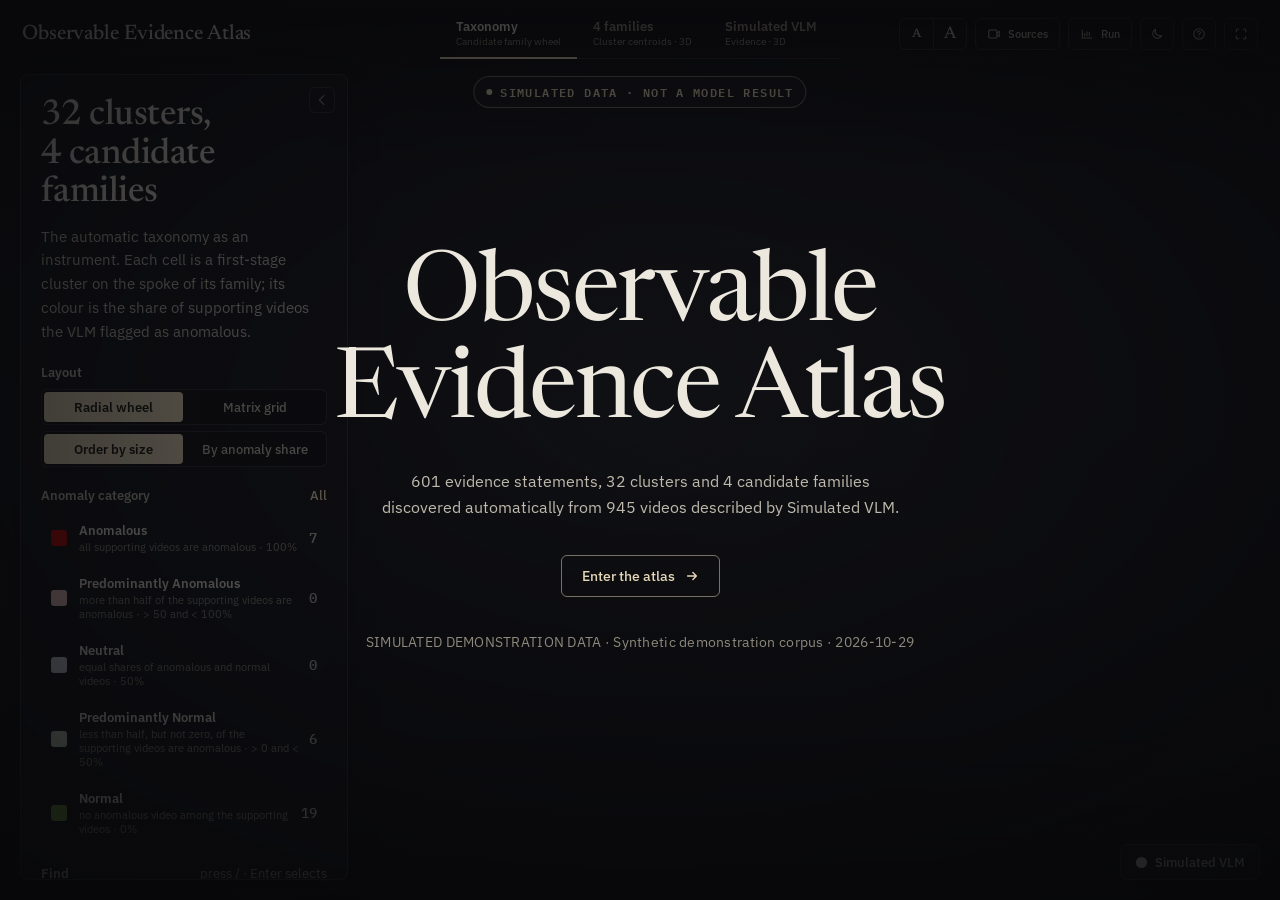
==== atlas/index.html @ a054fd30 "Substitui a demonstração por um percurso animado com dados sintéticos Remove as respostas reais do U" ====
<!doctype html>
<html lang="en">
<head>
  <meta charset="utf-8">
  <meta name="viewport" content="width=device-width, initial-scale=1">
  <meta name="theme-color" content="#0c0d10">
  <script>try{var t=localStorage.getItem("atlas-theme");if(t)document.documentElement.dataset.theme=t}catch(e){}</script>
  <meta name="description" content="Observable Evidence Atlas — evidence statements, clusters and candidate families discovered from VLM descriptions of a video corpus.">
  <title>Observable Evidence Atlas</title>
  <link rel="stylesheet" href="css/fonts.css">
  <link rel="stylesheet" href="css/atlas.css">
</head>
<body data-v="taxonomy">
<div id="app">
  <div id="gl" aria-label="Interactive 3D projection"></div>
  <div class="fx vignette"></div>
  <div id="labels"></div>

  <section id="taxo" aria-label="Candidate family taxonomy">
    <div id="stage">
      <div id="world"><svg id="guides"></svg><div id="band-host"></div><div id="cells"></div><div id="flabels"></div>
        <div id="readout"></div></div>
      <div id="taxEmpty"><h3>No taxonomy for this run</h3><p id="taxEmptyText"></p></div>
      <div id="zoomCtl" class="glass" role="group" aria-label="Zoom"><button id="zIn" aria-label="Zoom in" title="Zoom in"><svg class="ic" viewBox="0 0 16 16" aria-hidden="true"><path d="M8 3v10M3 8h10"/></svg></button><button id="zOut" aria-label="Zoom out" title="Zoom out"><svg class="ic" viewBox="0 0 16 16" aria-hidden="true"><path d="M3 8h10"/></svg></button><button id="zFit" aria-label="Fit to view" title="Fit to view"><svg class="ic" viewBox="0 0 16 16" aria-hidden="true"><path d="M3 6V3h3M13 6V3h-3M3 10v3h3M13 10v3h-3"/></svg></button></div>
    </div>
  </section>

  <header>
    <a class="brand" href="#taxonomy" aria-label="Observable Evidence Atlas"><span class="t">Observable Evidence Atlas</span></a>
    <nav id="nav" aria-label="Atlas views"><i id="ink"></i></nav>
    <div class="tools">
      <div class="tool-group" role="group" aria-label="Text size"><button class="tool" id="fsDown" title="Smaller text" aria-label="Decrease text size"><b>A</b></button><button class="tool" id="fsUp" title="Larger text" aria-label="Increase text size"><b class="big">A</b></button></div>
      <button class="tool" id="srcBtn" title="Source videos and model decisions"><svg viewBox="0 0 24 24" fill="none" stroke="currentColor" stroke-width="1.8" stroke-linecap="round" stroke-linejoin="round"><rect x="3" y="5" width="14" height="14" rx="2"/><path d="m17 10 4-2.5v9L17 14"/></svg><span>Sources</span></button>
      <button class="tool" id="runBtn" title="Processing report"><svg viewBox="0 0 24 24" fill="none" stroke="currentColor" stroke-width="1.8" stroke-linecap="round" stroke-linejoin="round"><path d="M4 19V5M4 19h16M8 15v-4M12 15V8M16 15v-6"/></svg><span>Run</span></button>
      <button class="tool" id="themeBtn" title="Toggle light / dark mode" aria-label="Toggle light or dark mode"><svg class="moon" viewBox="0 0 24 24" fill="none" stroke="currentColor" stroke-width="1.8" stroke-linecap="round" stroke-linejoin="round"><path d="M20 14.5A8 8 0 0 1 9.5 4a8 8 0 1 0 10.5 10.5z"/></svg><svg class="sun" viewBox="0 0 24 24" fill="none" stroke="currentColor" stroke-width="1.8" stroke-linecap="round"><circle cx="12" cy="12" r="4"/><path d="M12 3v2M12 19v2M3 12h2M19 12h2M5.6 5.6l1.4 1.4M17 17l1.4 1.4M5.6 18.4 7 17M17 7l1.4-1.4"/></svg><span>Theme</span></button>
      <button class="tool" id="helpBtn" title="How to read this atlas"><svg viewBox="0 0 24 24" fill="none" stroke="currentColor" stroke-width="1.8" stroke-linecap="round"><circle cx="12" cy="12" r="9"/><path d="M9.6 9.3a2.5 2.5 0 1 1 3.4 2.3c-.7.3-1 .8-1 1.6M12 16.8v.1"/></svg><span>How to read</span></button>
      <button class="tool" id="fsBtn" title="Fullscreen"><svg viewBox="0 0 24 24" fill="none" stroke="currentColor" stroke-width="1.8" stroke-linecap="round" stroke-linejoin="round"><path d="M8 4H4v4M16 4h4v4M20 16v4h-4M4 16v4h4"/></svg><span>Fullscreen</span></button>
    </div>
    <div id="sweep"></div>
  </header>
  <div id="simBadge"><i></i>SIMULATED DATA · NOT A MODEL RESULT</div>

  <aside id="panel" class="glass"><div class="resizer" id="panelRs" title="Drag to resize · double-click to reset"></div><button class="p-close" id="panelClose" title="Hide panel" aria-label="Hide panel"><svg class="ic" viewBox="0 0 16 16" aria-hidden="true"><path d="M10 3 5 8l5 5"/></svg></button><div class="p-body" id="panelBody"></div></aside>
  <button id="panelToggle"><svg class="ic" viewBox="0 0 16 16" aria-hidden="true"><path d="M6 3l5 5-5 5"/></svg><span>Index</span></button>
  <aside id="inspector" class="glass" aria-live="polite"><div class="resizer left" id="insRs" title="Drag to resize · double-click to reset"></div><button class="p-close" id="insClose" title="Close (Esc)" aria-label="Close"><svg class="ic" viewBox="0 0 16 16" aria-hidden="true"><path d="M4 4l8 8M12 4l-8 8"/></svg></button><div class="i-body" id="insBody"></div></aside>

  <div id="shapeKey" class="glass" aria-label="Marker key"></div>
  <div id="tip"></div>
  <div id="dock" class="glass">
    <div class="hint"><span><kbd>drag</kbd>orbit</span><span><kbd>scroll</kbd>zoom</span><span><kbd>click</kbd>inspect</span><span><kbd>/</kbd>search</span><span><kbd>esc</kbd>clear</span></div>
    <button class="tool on" id="orbitBtn">Auto-orbit</button><button class="tool on" id="labelBtn">Labels</button><button class="tool on" id="noiseBtn" title="Show statements that HDBSCAN left unclustered">Noise</button><button class="tool" id="resetBtn">Reset view</button>
  </div>

  <div id="help"><div class="sheet glass"><button class="p-close" id="helpClose" aria-label="Close"><svg class="ic" viewBox="0 0 16 16" aria-hidden="true"><path d="M4 4l8 8M12 4l-8 8"/></svg></button>
    <h2>How to read this atlas</h2>
    <div class="grid">
      <div class="card"><b>Taxonomy</b><h5>Candidate family wheel</h5><p>Every cell is a first-stage cluster (HDBSCAN over the evidence embeddings of one model). Cells sit on the spoke of their candidate family, largest first from the centre. Colour shows the share of anomalous videos among the videos that support the cluster.</p></div>
      <div class="card"><b>Families</b><h5>Cluster centroids · 3D</h5><p>Each node is a cluster centroid; its shape identifies the model. Tethers join the clusters that the second stage (agglomerative clustering of centroids) placed in the same family.</p></div>
      <div class="card"><b>Evidence clouds</b><h5>One point per statement</h5><p>Each point is one unique evidence statement written by a model, projected to 3D. Grey points are noise: statements HDBSCAN did not assign to any cluster. Hover to read, click to inspect the cluster and trace it to its source videos.</p></div>
      <div class="card"><b>Linked</b><h5>Selections travel</h5><p>A family or cluster you pick stays selected across views. Use “Sources” to browse every video and the model decision, and “Run” for parameters, counts and warnings of this run.</p></div>
    </div>
    <div class="foot" id="helpFoot"></div>
  </div></div>

  <div id="srcSheet" class="sheet-ov"><div class="sheet glass"><button class="p-close" data-close aria-label="Close"><svg class="ic" viewBox="0 0 16 16" aria-hidden="true"><path d="M4 4l8 8M12 4l-8 8"/></svg></button><div id="srcBody" style="display:contents"></div></div></div>
  <div id="runSheet" class="sheet-ov"><div class="sheet glass"><button class="p-close" data-close aria-label="Close"><svg class="ic" viewBox="0 0 16 16" aria-hidden="true"><path d="M4 4l8 8M12 4l-8 8"/></svg></button><div id="runBody" style="overflow:auto"></div></div></div>

  <div id="intro"><div class="in">
    <h1>Observable Evidence Atlas</h1>
    <p id="introText"></p>
    <span class="go">Enter the atlas <svg class="ic" viewBox="0 0 16 16" aria-hidden="true"><path d="M3 8h10M9 4l4 4-4 4"/></svg></span>
    <div class="k" id="introKicker"></div>
  </div></div>
</div>
<script src="js/three.min.js"></script>
<script src="data/atlas-data.js"></script>
<script src="js/app.js"></script>
</body>
</html>
---- atlas/css/fonts.css ----
/* IBM Plex Sans, IBM Plex Mono e Newsreader: SIL Open Font License 1.1 (subconjunto latino). */
@font-face{font-family:'IBM Plex Mono';font-style:normal;font-weight:400;font-display:swap;src:url(../fonts/ibm-plex-mono-400.woff2) format('woff2')}
@font-face{font-family:'IBM Plex Mono';font-style:normal;font-weight:500;font-display:swap;src:url(../fonts/ibm-plex-mono-500.woff2) format('woff2')}
@font-face{font-family:'IBM Plex Mono';font-style:normal;font-weight:600;font-display:swap;src:url(../fonts/ibm-plex-mono-600.woff2) format('woff2')}
@font-face{font-family:'IBM Plex Sans';font-style:normal;font-weight:400;font-display:swap;src:url(../fonts/ibm-plex-sans-variable.woff2) format('woff2')}
@font-face{font-family:'IBM Plex Sans';font-style:normal;font-weight:500;font-display:swap;src:url(../fonts/ibm-plex-sans-variable.woff2) format('woff2')}
@font-face{font-family:'IBM Plex Sans';font-style:normal;font-weight:600;font-display:swap;src:url(../fonts/ibm-plex-sans-variable.woff2) format('woff2')}
@font-face{font-family:'Newsreader';font-style:normal;font-weight:400;font-display:swap;src:url(../fonts/newsreader-variable.woff2) format('woff2')}
@font-face{font-family:'Newsreader';font-style:normal;font-weight:500;font-display:swap;src:url(../fonts/newsreader-variable.woff2) format('woff2')}
---- atlas/css/atlas.css ----
:root{
  /* night ink + parchment: a single warm-neutral accent so the data colours carry all the chroma */
  --bg:#0c0d10; --ink:#ece8de; --muted:#bfbaad; --quiet:#8d897d; --line:rgba(232,226,208,.13); --line2:rgba(232,226,208,.26);
  --accent:#e4d8b8; --warm:var(--muted);
  --r-sm:3px; --r:6px; --r-lg:8px; --fs:1.15;
  --serif:"Newsreader","Source Serif 4","Iowan Old Style","Palatino Linotype",Georgia,serif;
  --sans:"IBM Plex Sans","Helvetica Neue",Arial,sans-serif;
  --mono:"IBM Plex Mono",ui-monospace,SFMono-Regular,Menlo,monospace;
  --hdr:68px; --pw:328px; --iw:372px; --ease:cubic-bezier(.22,.8,.18,1);
  --app-bg:radial-gradient(120% 90% at 62% 38%,#16171c 0%,#0e0f13 55%,#09090c 100%);
  --panel:rgba(18,19,24,.94); --shadow:rgba(0,0,0,.55);
  --inset:rgba(10,10,13,.5); --float:rgba(14,15,19,.95); --wash:rgba(236,232,222,.05); --stat:rgba(12,12,16,.6); --nav:rgba(18,19,24,.8);
  --accent-ink:#1a1710; --ringbg:#101116; --ev-ink:#d8d3c6; --warm-ink:var(--muted);
  --hdr-grad:linear-gradient(180deg,rgba(8,8,10,.88),rgba(8,8,10,0)); --vig:rgba(5,5,7,.7); --vig2:rgba(5,5,7,.45);
  --intro1:rgba(12,12,15,.5); --intro2:rgba(8,8,10,.97); --scrim:rgba(7,7,9,.8); --cellstroke:rgba(255,255,255,.3); --cellhi:#fff; --guide:rgba(226,220,204,.1); --guide2:rgba(226,220,204,.2);
  color-scheme:dark;
}
:root[data-theme=light]{
  /* paper + navy ink */
  --bg:#f3f0e9; --ink:#1a1916; --muted:#47443b; --quiet:#6b675b; --line:rgba(30,26,18,.16); --line2:rgba(30,26,18,.3);
  --accent:#1f3b63; --warm:var(--muted);
  --app-bg:radial-gradient(120% 90% at 62% 38%,#fcfaf5 0%,#f3f0e9 60%,#e8e4d8 100%);
  --panel:rgba(252,250,245,.96); --shadow:rgba(40,32,15,.2);
  --inset:rgba(30,26,18,.04); --float:rgba(253,251,247,.98); --wash:rgba(30,26,18,.05); --stat:rgba(255,255,255,.7); --nav:rgba(252,250,245,.88);
  --accent-ink:#fff; --ringbg:#fcfaf5; --ev-ink:#34312a; --warm-ink:var(--muted);
  --hdr-grad:linear-gradient(180deg,rgba(243,240,233,.92),rgba(243,240,233,0)); --vig:rgba(226,221,208,.8); --vig2:rgba(226,221,208,.5);
  --intro1:rgba(255,255,255,.5); --intro2:rgba(243,240,233,.98); --scrim:rgba(236,232,221,.82); --cellstroke:rgba(26,25,22,.5); --cellhi:#1a1916; --guide:rgba(30,26,18,.14); --guide2:rgba(30,26,18,.3);
  color-scheme:light;
}
*{box-sizing:border-box}
html,body{margin:0;width:100%;height:100%;overflow:hidden;background:var(--bg);color:var(--ink);font-family:var(--sans);-webkit-font-smoothing:antialiased;font-feature-settings:'tnum' 0}
button{font:inherit;color:inherit;background:none;border:0;cursor:pointer;padding:0}
button:focus-visible,input:focus-visible,a:focus-visible{outline:2px solid var(--accent);outline-offset:2px}
::selection{background:color-mix(in srgb,var(--accent) 30%,transparent)}
.mono{font-family:var(--mono)}
#app{position:fixed;inset:0;overflow:hidden;background:var(--app-bg)}

/* ---------- stage layers ---------- */
#gl{position:absolute;inset:0;opacity:0;transition:opacity .6s var(--ease);touch-action:none;cursor:grab}
#gl.on{opacity:1} #gl.drag{cursor:grabbing} #gl canvas{display:block;width:100%;height:100%}
.fx{position:absolute;inset:0;pointer-events:none;z-index:2}
.fx.vignette{background:radial-gradient(120% 100% at 55% 50%,transparent 45%,var(--vig) 100%),linear-gradient(180deg,var(--vig),transparent 18%,transparent 82%,var(--vig2))}
#labels{position:absolute;inset:0;z-index:3;pointer-events:none;overflow:hidden}
.flab{position:absolute;left:0;top:0;display:flex;align-items:center;gap:5px;padding:2px 6px 2px 4px;border-radius:var(--r-sm);font:600 9.5px/1 var(--mono);letter-spacing:.06em;color:var(--ink);background:var(--inset);border:1px solid color-mix(in srgb,var(--c) 55%,transparent);white-space:nowrap;transition:opacity .25s;will-change:transform}
.flab i{width:6px;height:6px;border-radius:50%;background:var(--c)}
.flab.name{background:var(--float);padding:4px 10px 4px 7px;font:500 11px/1.1 var(--sans);letter-spacing:0}
.flab.name b{font:600 9.5px var(--mono);color:var(--c);margin-right:2px}
.clab{position:absolute;left:0;top:0;max-width:240px;padding:5px 9px;border-radius:var(--r);font:500 calc(11px*var(--fs))/1.25 var(--sans);color:var(--ink);background:var(--float);border:1px solid var(--line2);will-change:transform;transition:opacity .2s}
.clab::before{content:"";position:absolute;left:50%;top:100%;width:1px;height:12px;background:var(--line2)}

/* ---------- header ---------- */
header{position:absolute;z-index:10;top:0;left:0;right:0;height:var(--hdr);display:grid;grid-template-columns:1fr auto 1fr;align-items:center;gap:20px;padding:0 22px;background:var(--hdr-grad);}
.brand{color:inherit;display:flex;align-items:center;gap:12px;min-width:0;text-decoration:none}
.brand .t{display:block;font:450 calc(21px*var(--fs))/1 var(--serif);letter-spacing:-.005em;white-space:nowrap;font-optical-sizing:auto}
nav{position:relative;display:flex;gap:0;padding:0;border-bottom:1px solid var(--line)}
#ink{position:absolute;bottom:-1px;left:0;width:0;height:2px;background:var(--accent);transition:transform .55s var(--ease),width .55s var(--ease)}
.tab{position:relative;z-index:1;min-width:132px;padding:8px 16px 10px;text-align:left;color:var(--quiet);transition:color .25s}
.tab:hover{color:var(--ink)} .tab.on{color:var(--ink)}
.tab .l{display:block;font:600 calc(12.5px*var(--fs)) var(--sans);white-space:nowrap}
.tab .s{display:block;margin-top:1px;font:400 calc(9.5px*var(--fs)) var(--sans);color:var(--quiet);white-space:nowrap}
.tools{display:flex;justify-content:flex-end;gap:8px}
.tool{display:inline-flex;align-items:center;gap:7px;height:32px;padding:0 11px;border-radius:var(--r);border:1px solid var(--line);background:transparent;color:var(--muted);font:500 calc(11px*var(--fs)) var(--sans);transition:.2s}
.tool:hover{color:var(--ink);border-color:var(--line2);background:var(--wash)}
.tool svg{width:14px;height:14px}
#sweep{position:absolute;left:0;bottom:0;height:1px;width:100%;background:linear-gradient(90deg,transparent,var(--accent),transparent);transform:scaleX(0);transform-origin:left;opacity:0}
#sweep.go{animation:sweep .9s var(--ease)}
@keyframes sweep{0%{transform:scaleX(0);opacity:1}70%{opacity:1}100%{transform:scaleX(1);opacity:0}}

/* ---------- glass ---------- */
.glass{background:var(--panel);backdrop-filter:blur(10px);border:1px solid var(--line);border-radius:var(--r-lg);box-shadow:0 10px 28px -10px var(--shadow)}
#panel{position:absolute;z-index:6;left:20px;top:calc(var(--hdr) + 6px);bottom:20px;width:var(--pw);display:flex;flex-direction:column;overflow:hidden;transition:transform .6s var(--ease),opacity .4s}
#panel.hide{transform:translateX(-120%);opacity:0}
.p-body{overflow:auto;padding:22px 20px 18px;scrollbar-width:thin;scrollbar-color:var(--line2) transparent;flex:1}
h1,h2,h3{font-family:var(--serif);font-weight:450;margin:0;font-optical-sizing:auto;text-wrap:balance}
.p-body h2{margin:0;font-size:calc(31px*var(--fs));line-height:1.08;letter-spacing:-.015em}
.facts{margin:14px 0 0;font:400 calc(12px*var(--fs))/1.7 var(--sans);color:var(--muted)} .facts b{font:500 calc(12.5px*var(--fs)) var(--mono);color:var(--ink);font-variant-numeric:tabular-nums}
.lead{margin:12px 0 0;font-size:calc(13px*var(--fs));line-height:1.6;color:var(--muted);max-width:62ch}
.sec{margin-top:20px} .sec>h4{display:flex;justify-content:space-between;align-items:center;margin:0 0 9px;font:600 calc(11px*var(--fs)) var(--sans);color:var(--muted)}
.sec>h4 button{font:500 calc(11px*var(--fs)) var(--sans);letter-spacing:0;text-transform:none;color:var(--accent)}
.seg{display:grid;grid-auto-flow:column;grid-auto-columns:1fr;gap:2px;padding:2px;border-radius:var(--r);border:1px solid var(--line);background:var(--inset)}
.seg button{padding:7px 4px;border-radius:4px;font:500 calc(11px*var(--fs)) var(--sans);color:var(--muted);transition:.2s;text-align:center}
.seg button:hover{color:var(--ink)} .seg button.on{color:var(--accent-ink);background:var(--accent);font-weight:600}
.note{margin-top:18px;padding:11px 13px;border:1px solid var(--line);border-radius:var(--r);background:var(--inset);font-size:calc(11px*var(--fs));line-height:1.55;color:var(--warm-ink)}
.search{width:100%;height:34px;padding:0 12px 0 34px;border-radius:var(--r);border:1px solid var(--line);color:var(--ink);font:400 calc(12px*var(--fs)) var(--sans);background:var(--inset) url("data:image/svg+xml,%3Csvg xmlns='http://www.w3.org/2000/svg' viewBox='0 0 24 24' fill='none' stroke='%2393a4b8' stroke-width='2' stroke-linecap='round'%3E%3Ccircle cx='11' cy='11' r='7'/%3E%3Cpath d='m20 20-3.5-3.5'/%3E%3C/svg%3E") 11px 50%/15px no-repeat;outline:none;transition:.2s}
.search:focus{border-color:var(--accent)}
.search::placeholder{color:var(--quiet)}

.flist{display:flex;flex-direction:column;gap:1px}
.frow{display:grid;grid-template-columns:12px 28px 1fr auto;align-items:center;gap:8px;width:100%;padding:7px 9px;border-radius:var(--r);text-align:left;transition:background .2s,opacity .2s}
.frow:hover{background:var(--wash)} .frow.on{background:color-mix(in srgb,var(--c) 14%,transparent);box-shadow:inset 0 0 0 1px color-mix(in srgb,var(--c) 45%,transparent)}
.frow.off{opacity:.32}
.frow .sw{width:9px;height:9px;border-radius:50%;background:var(--c)}
.frow .cd{font:600 calc(10px*var(--fs)) var(--mono);color:var(--muted)} .frow .nm{font-size:calc(12.5px*var(--fs));line-height:1.25;color:var(--ink);overflow:hidden;text-overflow:ellipsis;white-space:nowrap}
.frow .ct{font:500 calc(10px*var(--fs)) var(--mono);color:var(--quiet)}
.subs{margin:2px 0 8px 22px;padding-left:12px;border-left:1px solid var(--line);display:flex;flex-direction:column;gap:1px}
.srow{display:grid;grid-template-columns:14px 1fr auto;align-items:center;gap:8px;padding:6px 8px;border-radius:var(--r);text-align:left;font-size:calc(12px*var(--fs));color:var(--muted);transition:.15s}
.srow:hover{background:var(--wash);color:var(--ink)} .srow.on{background:color-mix(in srgb,var(--accent) 10%,transparent);color:var(--ink);box-shadow:inset 0 0 0 1px color-mix(in srgb,var(--accent) 40%,transparent)}
.srow .nm{overflow:hidden;text-overflow:ellipsis;white-space:nowrap} .srow .pc{font:500 calc(10px*var(--fs)) var(--mono);color:var(--quiet)}
.dot{width:10px;height:10px;display:inline-block;border-radius:50%;box-shadow:0 0 0 1px var(--line2)} .dot.d{border-radius:2px;transform:rotate(45deg) scale(.85)}
.legend{display:flex;flex-direction:column;gap:2px}
.lg{display:grid;grid-template-columns:18px 1fr auto;align-items:center;gap:10px;padding:8px 9px;border-radius:var(--r);text-align:left;transition:.2s;border:1px solid transparent}
.lg:hover{background:var(--wash)} .lg.on{border-color:var(--line2);background:var(--wash)} .lg.off{opacity:.3}
.lg .sq{width:16px;height:16px;border-radius:var(--r-sm);background:var(--c)}
.lg b{display:block;font:600 calc(11.5px*var(--fs)) var(--sans)} .lg small{display:block;margin-top:1px;font:400 calc(9.5px*var(--fs)) var(--sans);color:var(--quiet)}
.lg .ct{font:500 calc(12px*var(--fs)) var(--mono);color:var(--muted)}
.chips{display:flex;gap:6px;flex-wrap:wrap}
.chip{display:inline-flex;align-items:center;gap:7px;padding:5px 10px;border-radius:var(--r);border:1px solid var(--line);font:500 calc(11px*var(--fs)) var(--sans);color:var(--muted);transition:.2s}
.chip:hover{color:var(--ink);border-color:var(--line2)} .chip.on{color:var(--ink);border-color:color-mix(in srgb,var(--accent) 50%,transparent);background:color-mix(in srgb,var(--accent) 8%,transparent)} .chip.off{opacity:.4}
.dl{display:inline-flex;align-items:center;gap:7px;margin-top:16px;color:var(--accent);font:500 calc(11px*var(--fs)) var(--sans);text-decoration:none}
.dl:hover{text-decoration:underline}
#panelToggle{position:absolute;z-index:7;left:20px;top:calc(var(--hdr) + 6px);height:32px;padding:0 12px;border-radius:var(--r);border:1px solid var(--line);background:var(--panel);color:var(--muted);font:500 calc(11px*var(--fs)) var(--sans);opacity:0;pointer-events:none;transition:.3s}
#panelToggle.on{opacity:1;pointer-events:auto} #panelToggle:hover{color:var(--ink)}
.p-close{position:absolute;right:12px;top:12px;width:26px;height:26px;border-radius:var(--r);color:var(--quiet);border:1px solid var(--line);background:var(--panel);font-size:calc(13px*var(--fs));line-height:1;z-index:2} .p-close:hover{color:var(--ink)}

/* ---------- inspector ---------- */
#inspector{position:absolute;z-index:8;right:20px;top:calc(var(--hdr) + 6px);bottom:20px;width:var(--iw);display:flex;flex-direction:column;overflow:hidden;transform:translateX(115%);opacity:0;transition:transform .6s var(--ease),opacity .4s;pointer-events:none}
#inspector.open{transform:none;opacity:1;pointer-events:auto}
.i-body{overflow:auto;padding:22px 20px 20px;flex:1;scrollbar-width:thin;scrollbar-color:var(--line2) transparent}
.i-body h3{margin:0;padding-right:34px;font-size:calc(28px*var(--fs));line-height:1.08;letter-spacing:-.01em}
.fchip{display:inline-flex;align-items:center;gap:8px;margin-top:12px;padding:6px 11px 6px 9px;border-radius:var(--r);border:1px solid color-mix(in srgb,var(--c) 55%,transparent);background:color-mix(in srgb,var(--c) 10%,transparent);font:500 calc(11px*var(--fs)) var(--sans);text-align:left;transition:.2s}
.fchip:hover{background:color-mix(in srgb,var(--c) 22%,transparent)} .fchip i{width:8px;height:8px;flex:none;border-radius:50%;background:var(--c)} .fchip b{font:600 calc(10px*var(--fs)) var(--mono);color:var(--c)}
.meter{margin-top:20px;padding:15px 15px 14px;border:1px solid var(--line);border-radius:var(--r);background:var(--inset)}
.meter .row{display:flex;align-items:baseline;justify-content:space-between}
.meter .big{font:450 calc(40px*var(--fs))/1 var(--serif);font-variant-numeric:lining-nums} .meter .big sup{font-size:calc(20px*var(--fs));color:var(--muted);margin-left:2px;vertical-align:top;position:relative;top:4px}
.meter .cat{display:inline-flex;align-items:center;gap:7px;font:600 calc(11px*var(--fs)) var(--sans)}
.meter .cat i{width:11px;height:11px;border-radius:var(--r-sm);background:var(--c)}
.bar{position:relative;height:6px;margin-top:13px;border-radius:2px;background:var(--wash);overflow:hidden}
.bar i{position:absolute;left:0;top:0;bottom:0;border-radius:2px;background:var(--c);width:0;transition:width 1s var(--ease)}
.meter small{display:block;margin-top:9px;font-size:calc(11px*var(--fs));color:var(--quiet);line-height:1.4}
.dist{display:flex;height:9px;gap:2px;margin-top:4px}.dist i{display:block;background:var(--c);border-radius:1px;min-width:3px}
.kv{display:grid;grid-template-columns:auto 1fr;gap:8px 14px;margin:18px 0 0;font-size:calc(12.5px*var(--fs));line-height:1.45}
.kv dt{font:500 calc(11px*var(--fs)) var(--sans);color:var(--quiet);padding-top:1px} .kv dd{margin:0;color:var(--ink)}
.ev{display:flex;flex-direction:column;gap:7px}
.ev blockquote{margin:0;padding:9px 12px;border-left:1px solid var(--c,var(--accent));border-radius:0 var(--r) var(--r) 0;background:var(--wash);font-size:calc(13px*var(--fs));line-height:1.55;color:var(--ev-ink)}
.ev blockquote cite{display:block;margin-top:4px;font:500 calc(10.5px*var(--fs)) var(--mono);font-style:normal;letter-spacing:.03em;color:var(--quiet)}
.actions{display:flex;flex-wrap:wrap;gap:7px;margin-top:18px}
.btn{display:inline-flex;align-items:center;gap:7px;padding:8px 12px;border-radius:var(--r);border:1px solid var(--line2);font:500 calc(11px*var(--fs)) var(--sans);color:var(--ink);transition:.2s;background:transparent}
.btn:hover{border-color:var(--accent);background:var(--wash)} .btn.pri{background:var(--accent);color:var(--accent-ink);border-color:var(--accent);font-weight:600} .btn.pri:hover{filter:brightness(1.06)}

/* ---------- 3D chrome ---------- */
#tip{position:absolute;z-index:9;left:0;top:0;width:min(400px,calc(100vw - 24px));padding:16px 18px;border-radius:var(--r-lg);pointer-events:none;opacity:0;transition:opacity .15s;background:var(--float);border:1px solid var(--line2);box-shadow:0 10px 28px -8px var(--shadow)}
#tip.on{opacity:1}
#tip .tf{display:flex;align-items:center;gap:7px;font:500 calc(11px*var(--fs)) var(--sans);color:var(--c)} #tip .tf i{width:7px;height:7px;border-radius:50%;background:var(--c)}
#tip b{display:block;margin-top:9px;font:450 calc(18px*var(--fs))/1.15 var(--serif)} #tip p{margin:10px 0 0;font-size:calc(13px*var(--fs));line-height:1.6;color:var(--muted)} #tip small{display:block;margin-top:7px;font:500 calc(9px*var(--fs)) var(--mono);letter-spacing:.06em;color:var(--quiet)}
#dock{position:absolute;z-index:6;left:50%;bottom:20px;transform:translateX(-50%);display:flex;align-items:center;gap:6px;padding:6px;transition:opacity .4s,left .6s var(--ease)}
#dock .hint{display:flex;gap:12px;padding:0 10px 0 8px;font:400 calc(11px*var(--fs)) var(--sans);color:var(--quiet);white-space:nowrap}
#dock .hint kbd{padding:2px 5px;margin-right:5px;border:1px solid var(--line2);border-radius:var(--r-sm);font:inherit;color:var(--ink)}
#dock .tool{height:28px;padding:0 10px;font-size:calc(11px*var(--fs))}
#dock .tool.on{color:var(--ink);border-color:var(--accent)}
body[data-v=taxonomy] #dock{display:none}

/* ---------- taxonomy ---------- */
#taxo{position:absolute;inset:0;z-index:4;opacity:0;pointer-events:none;transition:opacity .6s var(--ease)}
#taxo.on{opacity:1;pointer-events:auto}
#stage{position:absolute;overflow:hidden;touch-action:none;left:calc(var(--pw) + 36px);right:20px;top:var(--hdr);bottom:16px;transition:right .6s var(--ease),left .6s var(--ease)}
body.ins #stage{right:calc(var(--iw) + 36px)} body.nopanel #stage{left:20px}
#guides{position:absolute;inset:0;width:100%;height:100%;pointer-events:none;overflow:visible}
#guides *{transition:opacity .5s}
#band{transition:opacity .4s}
.cell{position:absolute;left:0;top:0;cursor:pointer;will-change:transform;transition:transform 1.1s var(--ease),opacity .45s,filter .3s}
.cell svg{display:block;width:100%;height:100%;overflow:visible;transition:transform .25s var(--ease)}
.cell .sh{stroke:var(--cellstroke);stroke-width:1.1;transition:stroke .2s,stroke-width .2s}
.cell:hover{z-index:5} .cell:hover svg{transform:scale(1.7)} .cell:hover .sh{stroke:var(--cellhi);stroke-width:1.6}
.cell.sel svg{transform:scale(1.55)} .cell.sel .sh{stroke:var(--cellhi);stroke-width:2}
.cell.dim{opacity:.1;pointer-events:none;filter:saturate(.2)}
.cell.glow{filter:drop-shadow(0 0 3px color-mix(in srgb,var(--g) 70%,transparent))}
.cell.dim.glow{filter:none}
.cell.pre{opacity:0}
.fl{position:absolute;left:0;top:0;display:flex;align-items:center;gap:5px;padding:3px 6px;border-radius:var(--r-sm);font:600 9.5px var(--mono);letter-spacing:.05em;color:var(--muted);cursor:pointer;white-space:nowrap;transform-origin:0 0;transition:transform 1.1s var(--ease),color .2s,opacity .4s,background .2s}
.fl i{width:6px;height:6px;border-radius:50%;background:var(--c)}
.fl:hover,.fl.on{color:var(--ink);background:color-mix(in srgb,var(--c) 20%,transparent)} .fl.dim{opacity:.25}
#readout{position:absolute;left:0;top:0;width:250px;text-align:center;pointer-events:none;transition:transform 1.1s var(--ease),opacity .25s}
#readout .big{font:450 clamp(40px,6vh,64px)/1 var(--serif);letter-spacing:-.015em;font-variant-numeric:lining-nums}
#readout .cap{margin-top:8px;font:500 calc(11px*var(--fs)) var(--sans);color:var(--muted)}
#readout .sub{margin:9px auto 0;max-width:210px;font-size:calc(11px*var(--fs));line-height:1.5;color:var(--muted)}
#readout .ring{width:74px;height:74px;margin:0 auto 8px;border-radius:50%;display:grid;place-items:center;background:conic-gradient(var(--c) calc(var(--p)*1%),var(--wash) 0)}
#readout .ring span{display:grid;place-items:center;width:62px;height:62px;border-radius:50%;background:var(--ringbg);font:400 calc(24px*var(--fs)) var(--serif)}
#readout .nm{font:450 calc(19px*var(--fs))/1.15 var(--serif)}
#taxo.matrix #readout{width:min(560px,70%)}
.legendbar{display:none}

/* ---------- intro / help ---------- */
#intro{position:absolute;inset:0;z-index:30;display:grid;place-items:center;text-align:center;background:radial-gradient(90% 80% at 50% 45%,var(--intro1),var(--intro2));transition:opacity 1s var(--ease),visibility 1s;cursor:pointer}
#intro.gone{opacity:0;visibility:hidden}
#intro .in{max-width:760px;padding:0 24px}
#intro .k{margin-top:36px;font:400 calc(12px*var(--fs)) var(--sans);letter-spacing:.02em;color:var(--quiet);opacity:0;animation:rise .9s 1.1s var(--ease) forwards}
#intro h1{color:var(--ink);margin:0;font-size:clamp(44px,7.6vw,104px);line-height:1;letter-spacing:-.025em;font-weight:400;opacity:0;animation:rise 1.1s .25s var(--ease) forwards}
#intro p{margin:24px auto 0;max-width:520px;font-size:calc(14px*var(--fs));line-height:1.65;color:var(--muted);opacity:0;animation:rise 1s .55s var(--ease) forwards}
#intro .go{display:inline-flex;gap:10px;align-items:center;margin-top:34px;padding:11px 20px;border-radius:var(--r);border:1px solid color-mix(in srgb,var(--accent) 50%,transparent);font:500 calc(12px*var(--fs)) var(--sans);color:var(--accent);background:transparent;opacity:0;animation:rise 1s .85s var(--ease) forwards;transition:.25s}
#intro:hover .go{background:color-mix(in srgb,var(--accent) 12%,transparent)}
@keyframes rise{from{opacity:0;transform:translateY(12px)}to{opacity:1;transform:none}}
#help{position:absolute;inset:0;z-index:25;display:grid;place-items:center;padding:24px;background:var(--scrim);opacity:0;visibility:hidden;transition:.4s}
#help.on{opacity:1;visibility:visible}
#help .sheet{position:relative;width:min(860px,100%);max-height:100%;overflow:auto;padding:34px 34px 30px;transform:translateY(14px);transition:transform .5s var(--ease)}
#help.on .sheet{transform:none}
#help h2{font-size:calc(38px*var(--fs));margin:0;padding-right:40px;line-height:1}
#help .grid{display:grid;grid-template-columns:repeat(2,1fr);gap:22px 32px;margin-top:22px}
#help .card{padding:14px 0 0;border-top:1px solid var(--line2)}
#help .card b{display:block;font:600 calc(11px*var(--fs)) var(--sans);color:var(--quiet)}
#help .card h5{margin:7px 0 0;font:450 calc(19px*var(--fs))/1.2 var(--serif)} #help .card p{margin:6px 0 0;font-size:calc(11.5px*var(--fs));line-height:1.55;color:var(--muted)}
#help .foot{margin-top:18px;font-size:calc(11px*var(--fs));line-height:1.6;color:var(--quiet)}

/* ---------- responsive ---------- */
@media (max-width:1180px){.tab{min-width:0;padding:8px 11px}.tab .s{display:none}.brand .t{font-size:calc(16px*var(--fs));white-space:normal;line-height:1.05;max-width:140px}}
@media (max-width:900px){
  #readout .sub{display:none} #readout{width:90px!important} #readout .big{font-size:calc(32px*var(--fs))}
  :root{--hdr:112px}
  header{grid-template-columns:1fr auto;grid-template-rows:auto auto;gap:8px;padding:10px 12px 0;align-content:start}
  nav{grid-column:1/-1;grid-row:2;width:100%} .tab{flex:1;text-align:center;padding:7px 4px} .tool span{display:none}
  .tab .n{display:none} .tab .l{font-size:calc(11.5px*var(--fs));margin-top:0}
  #panel{left:10px;right:10px;width:auto;top:auto;bottom:10px;max-height:42vh}
  #panel.hide{transform:translateY(120%)} #panelToggle{left:10px;top:auto;bottom:12px}
  #inspector{left:10px;right:10px;width:auto;top:auto;bottom:10px;max-height:62vh;transform:translateY(120%)}
  #dock{display:none}
  #stage{left:8px;right:8px;top:var(--hdr);bottom:48vh} body.ins #stage{right:8px} body.nopanel #stage{left:8px;bottom:60px}
  #help .grid{grid-template-columns:1fr}
}
@media (prefers-reduced-motion:reduce){*{animation-duration:.01ms!important;transition-duration:.01ms!important}}

/* ---------- shape key ---------- */
#shapeKey{position:absolute;z-index:6;right:20px;bottom:20px;display:flex;align-items:center;gap:14px;padding:9px 14px;font:500 calc(11px*var(--fs)) var(--sans);color:var(--muted);transition:right .6s var(--ease),opacity .3s}
#shapeKey span{display:inline-flex;align-items:center;gap:7px;white-space:nowrap} #shapeKey svg{width:13px;height:13px;flex:none}
#shapeKey svg *{fill:var(--ink);fill-opacity:.85}
body.ins #shapeKey{right:calc(var(--iw) + 36px)}
body.cloud #shapeKey{display:none}
.tool .sun{display:none} :root[data-theme=light] .tool .sun{display:block} :root[data-theme=light] .tool .moon{display:none}

/* ---------- responsive hardening ---------- */
#readout .nm,#readout .sub{display:-webkit-box;-webkit-box-orient:vertical;-webkit-line-clamp:3;overflow:hidden;overflow-wrap:anywhere}
#readout .sub{-webkit-line-clamp:4}
#readout.compact .sub{display:none} #readout.compact .nm{font-size:calc(15px*var(--fs));-webkit-line-clamp:2} #readout.compact .big{font-size:calc(34px*var(--fs))} #readout.compact .ring{width:54px;height:54px;margin-bottom:5px} #readout.compact .ring span{width:44px;height:44px;font-size:calc(17px*var(--fs))} #readout.compact .cap{font-size:calc(7.5px*var(--fs));letter-spacing:.1em}
.i-body h3,.p-body h2,.srow .nm,.fchip{overflow-wrap:anywhere}
.fchip{max-width:100%} .fchip b{flex:none;white-space:nowrap}
@media (max-width:1279px){
  :root{--pw:292px;--iw:336px}
  body.ins #panel{transform:translateX(-120%);opacity:0;pointer-events:none}
  body.ins #stage{left:20px}
  .p-body h2{font-size:calc(32px*var(--fs))} .i-body h3{font-size:calc(27px*var(--fs))}
}
@media (max-width:900px){
  #panel,#inspector{width:auto} .resizer{display:none} body.ins #panel{transform:translateY(120%)} #shapeKey{top:calc(var(--hdr) + 6px);bottom:auto;right:10px;padding:6px 10px;font-size:calc(11px*var(--fs));gap:10px}
  body.ins #shapeKey{right:10px} .p-body h2{font-size:calc(30px*var(--fs))}
  body.ins #stage{bottom:8px} #stage{bottom:calc(42vh + 8px)}
}
@media (max-height:640px){
  .p-body{padding:16px 16px 12px} .p-body h2{font-size:calc(30px*var(--fs));margin-top:8px} .lead{font-size:calc(12px*var(--fs));margin-top:8px} .stats{margin-top:12px} .stat b{font-size:calc(21px*var(--fs))} .sec{margin-top:14px}
  #dock .hint{display:none}
}
@media (max-width:560px){.tool{padding:0 10px} #intro h1{font-size:clamp(40px,13vw,64px)}}

@media (max-width:900px){
  #stage,body.nopanel #stage{left:8px;right:8px;top:var(--hdr);bottom:calc(42vh + 8px)}
  body.ins #stage{left:8px;right:8px;bottom:calc(60vh + 8px)}
  body.nopanel:not(.ins) #stage{bottom:64px}
}

:root[data-theme=light] .cell.glow{filter:none} :root[data-theme=light] #app{background:var(--app-bg)}
@media (max-width:900px){.brand .t{font-size:calc(19px*var(--fs));white-space:nowrap;max-width:none}}

.fl .fn{display:none;max-width:var(--lw,120px);overflow:hidden;text-overflow:ellipsis;font:500 11px var(--sans);letter-spacing:0;color:var(--muted)}
#taxo.trans .fl .fn{display:inline} #taxo.trans .fl{padding:2px 6px 2px 4px} #taxo.trans .fl.on .fn,#taxo.trans .fl:hover .fn{color:var(--ink)}
#taxo.trans #readout{display:none}

/* ---------- zoomable world, resizers, search lists, theme polish ---------- */
#world{position:absolute;left:0;top:0;width:100%;height:100%;transform-origin:0 0}
#world.smooth{transition:transform .35s var(--ease)}
#stage{cursor:grab} #stage.panning{cursor:grabbing} #stage.panning *{cursor:grabbing!important}
#zoomCtl{position:absolute;left:8px;bottom:8px;z-index:5;display:flex;flex-direction:column;padding:4px;gap:2px}
#zoomCtl button{width:32px;height:32px;border-radius:var(--r);color:var(--muted);font:500 calc(17px*var(--fs))/1 var(--sans);transition:.2s} #zoomCtl button:hover{color:var(--ink);background:var(--wash)}
.resizer{position:absolute;top:0;bottom:0;right:0;width:9px;z-index:3;cursor:col-resize;touch-action:none}
.resizer.left{right:auto;left:0}
.resizer::after{content:"";position:absolute;top:50%;right:3px;width:3px;height:42px;margin-top:-21px;border-radius:3px;background:var(--line2);opacity:0;transition:opacity .2s,background .2s}
.resizer.left::after{right:auto;left:3px}
.resizer:hover::after,body.rs .resizer::after{opacity:1;background:var(--accent)}
body.rs,body.rs *{cursor:col-resize!important;user-select:none} body.rs #stage,body.rs #panel,body.rs #inspector,body.rs #shapeKey{transition:none!important}
#taxo:not(.matrix) .fl .fc,#taxo.trans .fl .fc{display:none} #taxo:not(.matrix) .fl .fn{display:inline;max-width:var(--lw,120px)}
#taxo:not(.matrix) .fl{padding:2px 7px 2px 5px}
#taxo.matrix #readout{display:none}
.fl .fn{font-weight:500}
.fl .fc{font-weight:600}
.srow.wide{grid-template-columns:12px 1fr auto;padding:7px 8px} .srow.wide .nm{white-space:normal;line-height:1.3} .srow.wide small{display:block;margin-top:2px;font:400 calc(11px*var(--fs))/1.35 var(--sans);color:var(--quiet)}
.srow .sw2{width:10px;height:10px;border-radius:50%;box-shadow:0 0 0 1px var(--line2)}
.lsub{margin:0 0 10px;font-size:calc(11px*var(--fs));line-height:1.5;color:var(--muted)}
.empty{padding:14px 10px;border:1px dashed var(--line2);border-radius:var(--r);text-align:center;font-size:calc(11.5px*var(--fs));color:var(--muted)}
.filters{display:flex;flex-wrap:wrap;gap:6px;margin:0 0 10px} .filters .chip{padding:4px 9px 4px 10px;font-size:calc(11px*var(--fs))}
.srow.on .nm{font-weight:600}
.lg small{color:var(--quiet)}
:root[data-theme=light] .tool:hover,:root[data-theme=light] #zoomCtl button:hover{background:var(--wash)}
:root[data-theme=light] .cell svg{filter:drop-shadow(0 1px 1px rgba(40,35,90,.3))}
:root[data-theme=light] .cell.dim svg{filter:none}
:root[data-theme=light] #stage{background:radial-gradient(58% 62% at 50% 50%,rgba(255,255,255,.8),rgba(255,255,255,0) 72%)}
:root[data-theme=light] .fl{color:var(--muted)} :root[data-theme=light] .fl:hover,:root[data-theme=light] .fl.on{color:var(--ink)}
:root[data-theme=light] .flab{background:var(--float);color:var(--ink)}
:root[data-theme=light] .seg button.on,:root[data-theme=light] .btn.pri{box-shadow:none}

.fl.flip{flex-direction:row-reverse}
#dock.compact .hint{display:none} #dock{transition:opacity .4s}
#dock{max-width:calc(100vw - 24px)}
.lg .ct{font:500 calc(12px*var(--fs)) var(--mono)}
#dock .tool{white-space:nowrap}

.ic{width:14px;height:14px;fill:none;stroke:currentColor;stroke-width:1.6;stroke-linecap:round;stroke-linejoin:round;flex:none}
.p-close{display:grid;place-items:center} #zoomCtl button{display:grid;place-items:center} #zoomCtl .ic{width:15px;height:15px}
#panelToggle{display:inline-flex;align-items:center;gap:6px}
.chip .ic{width:10px;height:10px}
#intro .go .ic{width:14px;height:14px}
.p-body h2{padding-right:34px}

/* text-size control */
.tool-group{display:inline-flex} .tool-group .tool{padding:0 10px;min-width:34px;justify-content:center;border-radius:0} .tool-group .tool:first-child{border-radius:var(--r) 0 0 var(--r);border-right-width:0} .tool-group .tool:last-child{border-radius:0 var(--r) var(--r) 0}
.tool b{font:500 12px var(--serif);line-height:1} .tool b.big{font-size:17px}
.tool:disabled{opacity:.35;cursor:default}

header{--fs:1}

/* ======================================================================
   Extensões do produto: dados de qualquer execução, ruído, origem dos
   vídeos, relatório da execução e selo de demonstração.
   ====================================================================== */
.tool.on{color:var(--ink);border-color:var(--accent)}
#simBadge{position:absolute;z-index:11;left:50%;top:calc(var(--hdr) + 8px);transform:translateX(-50%);display:none;align-items:center;gap:8px;padding:5px 12px;border-radius:999px;border:1px solid color-mix(in srgb,var(--accent) 45%,transparent);background:var(--panel);font:600 calc(10px*var(--fs)) var(--mono);letter-spacing:.12em;color:var(--accent);white-space:nowrap}
#simBadge i{width:6px;height:6px;border-radius:50%;background:var(--accent);animation:pulse 1.8s ease-in-out infinite}
body.sim #simBadge{display:inline-flex}
@keyframes pulse{50%{opacity:.25}}
.topics{display:flex;flex-wrap:wrap;gap:5px;margin-top:12px}
.topics span{padding:3px 8px;border-radius:999px;border:1px solid var(--line2);font:500 calc(10.5px*var(--fs)) var(--mono);color:var(--muted)}
.rep{margin:14px 0 0;padding:11px 13px;border-radius:var(--r);background:var(--wash);font:450 calc(15px*var(--fs))/1.45 var(--serif);color:var(--ink)}
.rep small{display:block;margin-bottom:5px;font:600 calc(9.5px*var(--fs)) var(--mono);letter-spacing:.1em;color:var(--quiet)}
.flag{display:inline-flex;align-items:center;gap:6px;margin:12px 6px 0 0;padding:4px 9px;border-radius:var(--r);border:1px dashed color-mix(in srgb,#e2a03f 70%,transparent);font:500 calc(10.5px*var(--fs)) var(--sans);color:#e2a03f}
:root[data-theme=light] .flag{color:#9a5b00;border-color:rgba(154,91,0,.6)}
.ev blockquote .pred{display:inline-block;margin-left:6px;padding:0 5px;border-radius:3px;font:600 calc(9px*var(--fs)) var(--mono);letter-spacing:.06em;vertical-align:1px}
.pred.a1{color:#ff8a8a;background:rgba(255,80,80,.12)} .pred.a0{color:#8fd98a;background:rgba(90,200,90,.12)}
:root[data-theme=light] .pred.a1{color:#a51414;background:rgba(192,0,0,.08)} :root[data-theme=light] .pred.a0{color:#2d7a22;background:rgba(60,150,40,.1)}
.diag{margin-top:14px;padding:11px 13px;border-radius:var(--r);border:1px solid color-mix(in srgb,#e2a03f 45%,transparent);background:color-mix(in srgb,#e2a03f 7%,transparent);font-size:calc(11.5px*var(--fs));line-height:1.55;color:var(--ink)}
.diag b{display:block;margin-bottom:3px;font:600 calc(10px*var(--fs)) var(--mono);letter-spacing:.08em;color:#e2a03f}
:root[data-theme=light] .diag b{color:#9a5b00}
#taxEmpty{position:absolute;left:50%;top:50%;transform:translate(-50%,-50%);width:min(440px,86%);text-align:center;display:none}
#taxEmpty h3{font-size:calc(28px*var(--fs))} #taxEmpty p{margin:12px 0 0;font-size:calc(13px*var(--fs));line-height:1.6;color:var(--muted)}
#taxo.empty #taxEmpty{display:block} #taxo.empty #zoomCtl{display:none}
.sheet-ov{position:absolute;inset:0;z-index:26;display:grid;place-items:center;padding:24px;background:var(--scrim);opacity:0;visibility:hidden;transition:.4s}
.sheet-ov.on{opacity:1;visibility:visible}
.sheet-ov .sheet{position:relative;display:flex;flex-direction:column;width:min(1040px,100%);max-height:100%;padding:30px 30px 22px;transform:translateY(14px);transition:transform .5s var(--ease)}
.sheet-ov.on .sheet{transform:none}
.sheet-ov h2{font-size:calc(34px*var(--fs));line-height:1;padding-right:40px}
.sheet-ov .lead{max-width:80ch}
.sheet-tools{display:flex;flex-wrap:wrap;gap:8px;align-items:center;margin-top:16px}
.sheet-tools .search{max-width:340px}
.tbl-wrap{margin-top:14px;overflow:auto;border:1px solid var(--line);border-radius:var(--r);scrollbar-width:thin;scrollbar-color:var(--line2) transparent;min-height:120px}
table.tbl{width:100%;border-collapse:collapse;font-size:calc(12px*var(--fs))}
.tbl th{position:sticky;top:0;z-index:1;padding:9px 12px;text-align:left;font:600 calc(10px*var(--fs)) var(--sans);letter-spacing:.04em;color:var(--quiet);background:var(--float);border-bottom:1px solid var(--line2);white-space:nowrap}
.tbl td{padding:8px 12px;border-bottom:1px solid var(--line);color:var(--muted);vertical-align:top}
.tbl td.mono,.tbl td .mono{font:500 calc(11px*var(--fs)) var(--mono);color:var(--ink)}
.tbl tr.click{cursor:pointer} .tbl tr.click:hover td{background:var(--wash);color:var(--ink)}
.tbl .st{font:600 calc(9.5px*var(--fs)) var(--mono);letter-spacing:.06em}
.st.complete{color:#8fd98a} .st.partial{color:#e2a03f} .st.failed{color:#ff8a8a}
:root[data-theme=light] .st.complete{color:#2d7a22} :root[data-theme=light] .st.failed{color:#a51414} :root[data-theme=light] .st.partial{color:#9a5b00}
.kgrid{display:grid;grid-template-columns:repeat(auto-fill,minmax(150px,1fr));gap:1px;margin-top:18px;border:1px solid var(--line);border-radius:var(--r);overflow:hidden;background:var(--line)}
.kgrid div{padding:13px 14px;background:var(--panel)} .kgrid b{display:block;font:450 calc(26px*var(--fs))/1 var(--serif);color:var(--ink);font-variant-numeric:lining-nums} .kgrid span{display:block;margin-top:5px;font-size:calc(10.5px*var(--fs));color:var(--quiet)}
.cols2{display:grid;grid-template-columns:1fr 1fr;gap:18px 26px;margin-top:6px}
.cols2 .kv{margin-top:10px}
.sheet-foot{margin-top:14px;font-size:calc(10.5px*var(--fs));line-height:1.6;color:var(--quiet)}
#tip .noise{color:var(--quiet)}
@media (max-width:900px){.cols2{grid-template-columns:1fr} .sheet-ov .sheet{padding:22px 16px 16px} #simBadge{top:auto;bottom:calc(42vh + 18px)}}
@media (max-width:1180px){#runBtn span,#srcBtn span{display:none}}
.dot.s{border-radius:1px;transform:scale(.88)} .dot.t{border-radius:0;box-shadow:none;clip-path:polygon(50% 0,100% 100%,0 100%)}
.vlink{font:inherit;color:var(--ink);text-decoration:underline;text-decoration-color:var(--line2);text-underline-offset:2px} .vlink:hover{color:var(--accent);text-decoration-color:var(--accent)}
#srcSheet .sheet{height:min(860px,100%);overflow:hidden}
.src-grid{flex:1;min-height:0;display:grid;grid-template-columns:minmax(0,1.5fr) minmax(0,1fr);gap:16px;margin-top:14px}
.src-grid .tbl-wrap{margin-top:0} .src-detail{overflow:auto;min-height:0;scrollbar-width:thin;scrollbar-color:var(--line2) transparent}
.tbl tr.on td{background:color-mix(in srgb,var(--accent) 9%,transparent);color:var(--ink)}
#runSheet .sheet{overflow:hidden} #runBody{min-height:0}
.tool span{white-space:nowrap}
@media (max-width:1760px){#themeBtn span,#fsBtn span{display:none} #themeBtn,#fsBtn{padding:0 9px}}
@media (max-width:1420px){#helpBtn span{display:none} #helpBtn{padding:0 9px}}
@media (max-width:900px){.src-grid{grid-template-columns:1fr;grid-template-rows:minmax(0,1fr) minmax(0,1fr)}}
.tbl td{white-space:nowrap} .kgrid{grid-template-columns:repeat(auto-fit,minmax(104px,1fr))}
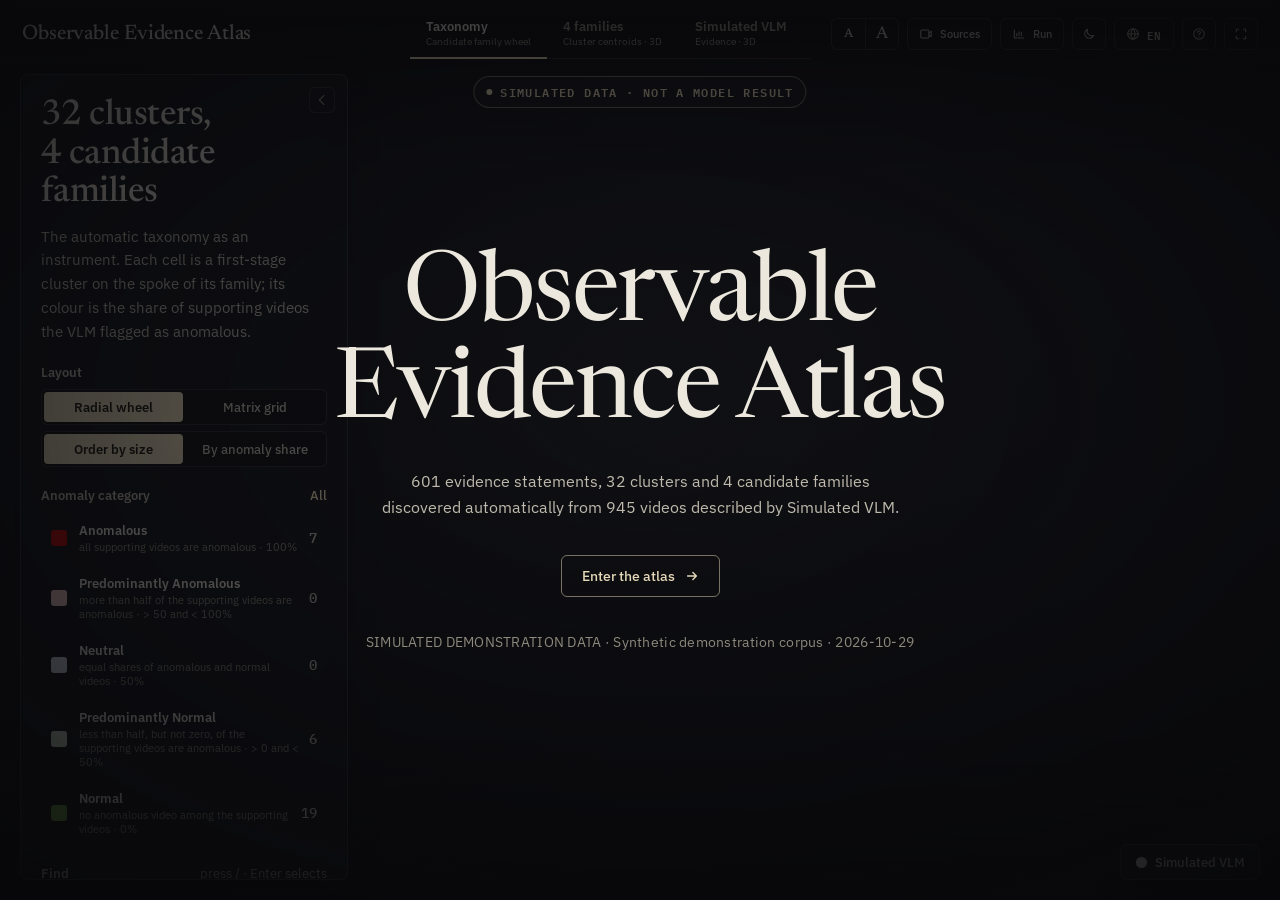
==== commit a19437b1: "Demo interativa: seleção de vídeos e descoberta ao vivo no navegador A taxonomia é calculada no nave" ====
--- a/atlas/index.html
+++ b/atlas/index.html
@@ -20,7 +20,7 @@
     <div id="stage">
       <div id="world"><svg id="guides"></svg><div id="band-host"></div><div id="cells"></div><div id="flabels"></div>
         <div id="readout"></div></div>
-      <div id="taxEmpty"><h3>No taxonomy for this run</h3><p id="taxEmptyText"></p></div>
+      <div id="taxEmpty"><h3 data-i18n="No taxonomy for this run">No taxonomy for this run</h3><p id="taxEmptyText"></p></div>
       <div id="zoomCtl" class="glass" role="group" aria-label="Zoom"><button id="zIn" aria-label="Zoom in" title="Zoom in"><svg class="ic" viewBox="0 0 16 16" aria-hidden="true"><path d="M8 3v10M3 8h10"/></svg></button><button id="zOut" aria-label="Zoom out" title="Zoom out"><svg class="ic" viewBox="0 0 16 16" aria-hidden="true"><path d="M3 8h10"/></svg></button><button id="zFit" aria-label="Fit to view" title="Fit to view"><svg class="ic" viewBox="0 0 16 16" aria-hidden="true"><path d="M3 6V3h3M13 6V3h-3M3 10v3h3M13 10v3h-3"/></svg></button></div>
     </div>
   </section>
@@ -30,34 +30,35 @@
     <nav id="nav" aria-label="Atlas views"><i id="ink"></i></nav>
     <div class="tools">
       <div class="tool-group" role="group" aria-label="Text size"><button class="tool" id="fsDown" title="Smaller text" aria-label="Decrease text size"><b>A</b></button><button class="tool" id="fsUp" title="Larger text" aria-label="Increase text size"><b class="big">A</b></button></div>
-      <button class="tool" id="srcBtn" title="Source videos and model decisions"><svg viewBox="0 0 24 24" fill="none" stroke="currentColor" stroke-width="1.8" stroke-linecap="round" stroke-linejoin="round"><rect x="3" y="5" width="14" height="14" rx="2"/><path d="m17 10 4-2.5v9L17 14"/></svg><span>Sources</span></button>
-      <button class="tool" id="runBtn" title="Processing report"><svg viewBox="0 0 24 24" fill="none" stroke="currentColor" stroke-width="1.8" stroke-linecap="round" stroke-linejoin="round"><path d="M4 19V5M4 19h16M8 15v-4M12 15V8M16 15v-6"/></svg><span>Run</span></button>
-      <button class="tool" id="themeBtn" title="Toggle light / dark mode" aria-label="Toggle light or dark mode"><svg class="moon" viewBox="0 0 24 24" fill="none" stroke="currentColor" stroke-width="1.8" stroke-linecap="round" stroke-linejoin="round"><path d="M20 14.5A8 8 0 0 1 9.5 4a8 8 0 1 0 10.5 10.5z"/></svg><svg class="sun" viewBox="0 0 24 24" fill="none" stroke="currentColor" stroke-width="1.8" stroke-linecap="round"><circle cx="12" cy="12" r="4"/><path d="M12 3v2M12 19v2M3 12h2M19 12h2M5.6 5.6l1.4 1.4M17 17l1.4 1.4M5.6 18.4 7 17M17 7l1.4-1.4"/></svg><span>Theme</span></button>
-      <button class="tool" id="helpBtn" title="How to read this atlas"><svg viewBox="0 0 24 24" fill="none" stroke="currentColor" stroke-width="1.8" stroke-linecap="round"><circle cx="12" cy="12" r="9"/><path d="M9.6 9.3a2.5 2.5 0 1 1 3.4 2.3c-.7.3-1 .8-1 1.6M12 16.8v.1"/></svg><span>How to read</span></button>
-      <button class="tool" id="fsBtn" title="Fullscreen"><svg viewBox="0 0 24 24" fill="none" stroke="currentColor" stroke-width="1.8" stroke-linecap="round" stroke-linejoin="round"><path d="M8 4H4v4M16 4h4v4M20 16v4h-4M4 16v4h4"/></svg><span>Fullscreen</span></button>
+      <button class="tool" id="srcBtn" title="Source videos and model decisions"><svg viewBox="0 0 24 24" fill="none" stroke="currentColor" stroke-width="1.8" stroke-linecap="round" stroke-linejoin="round"><rect x="3" y="5" width="14" height="14" rx="2"/><path d="m17 10 4-2.5v9L17 14"/></svg><span data-i18n="Sources">Sources</span></button>
+      <button class="tool" id="runBtn" title="Processing report"><svg viewBox="0 0 24 24" fill="none" stroke="currentColor" stroke-width="1.8" stroke-linecap="round" stroke-linejoin="round"><path d="M4 19V5M4 19h16M8 15v-4M12 15V8M16 15v-6"/></svg><span data-i18n="Run">Run</span></button>
+      <button class="tool" id="themeBtn" title="Toggle light / dark mode" aria-label="Toggle light or dark mode"><svg class="moon" viewBox="0 0 24 24" fill="none" stroke="currentColor" stroke-width="1.8" stroke-linecap="round" stroke-linejoin="round"><path d="M20 14.5A8 8 0 0 1 9.5 4a8 8 0 1 0 10.5 10.5z"/></svg><svg class="sun" viewBox="0 0 24 24" fill="none" stroke="currentColor" stroke-width="1.8" stroke-linecap="round"><circle cx="12" cy="12" r="4"/><path d="M12 3v2M12 19v2M3 12h2M19 12h2M5.6 5.6l1.4 1.4M17 17l1.4 1.4M5.6 18.4 7 17M17 7l1.4-1.4"/></svg><span data-i18n="Theme">Theme</span></button>
+      <button class="tool lang-btn" id="langBtn" title="English / Português"><svg viewBox="0 0 24 24" fill="none" stroke="currentColor" stroke-width="1.8" stroke-linecap="round"><circle cx="12" cy="12" r="9"/><path d="M3 12h18M12 3c2.5 2.6 3.7 5.6 3.7 9s-1.2 6.4-3.7 9c-2.5-2.6-3.7-5.6-3.7-9S9.5 5.6 12 3z"/></svg><b>EN</b></button>
+      <button class="tool" id="helpBtn" title="How to read this atlas"><svg viewBox="0 0 24 24" fill="none" stroke="currentColor" stroke-width="1.8" stroke-linecap="round"><circle cx="12" cy="12" r="9"/><path d="M9.6 9.3a2.5 2.5 0 1 1 3.4 2.3c-.7.3-1 .8-1 1.6M12 16.8v.1"/></svg><span data-i18n="How to read">How to read</span></button>
+      <button class="tool" id="fsBtn" title="Fullscreen"><svg viewBox="0 0 24 24" fill="none" stroke="currentColor" stroke-width="1.8" stroke-linecap="round" stroke-linejoin="round"><path d="M8 4H4v4M16 4h4v4M20 16v4h-4M4 16v4h4"/></svg><span data-i18n="Fullscreen">Fullscreen</span></button>
     </div>
     <div id="sweep"></div>
   </header>
-  <div id="simBadge"><i></i>SIMULATED DATA · NOT A MODEL RESULT</div>
+  <div id="simBadge"><i></i><span data-i18n="SIMULATED DATA · NOT A MODEL RESULT">SIMULATED DATA · NOT A MODEL RESULT</span></div>
 
   <aside id="panel" class="glass"><div class="resizer" id="panelRs" title="Drag to resize · double-click to reset"></div><button class="p-close" id="panelClose" title="Hide panel" aria-label="Hide panel"><svg class="ic" viewBox="0 0 16 16" aria-hidden="true"><path d="M10 3 5 8l5 5"/></svg></button><div class="p-body" id="panelBody"></div></aside>
-  <button id="panelToggle"><svg class="ic" viewBox="0 0 16 16" aria-hidden="true"><path d="M6 3l5 5-5 5"/></svg><span>Index</span></button>
+  <button id="panelToggle"><svg class="ic" viewBox="0 0 16 16" aria-hidden="true"><path d="M6 3l5 5-5 5"/></svg><span data-i18n="Index">Index</span></button>
   <aside id="inspector" class="glass" aria-live="polite"><div class="resizer left" id="insRs" title="Drag to resize · double-click to reset"></div><button class="p-close" id="insClose" title="Close (Esc)" aria-label="Close"><svg class="ic" viewBox="0 0 16 16" aria-hidden="true"><path d="M4 4l8 8M12 4l-8 8"/></svg></button><div class="i-body" id="insBody"></div></aside>
 
   <div id="shapeKey" class="glass" aria-label="Marker key"></div>
   <div id="tip"></div>
   <div id="dock" class="glass">
-    <div class="hint"><span><kbd>drag</kbd>orbit</span><span><kbd>scroll</kbd>zoom</span><span><kbd>click</kbd>inspect</span><span><kbd>/</kbd>search</span><span><kbd>esc</kbd>clear</span></div>
-    <button class="tool on" id="orbitBtn">Auto-orbit</button><button class="tool on" id="labelBtn">Labels</button><button class="tool on" id="noiseBtn" title="Show statements that HDBSCAN left unclustered">Noise</button><button class="tool" id="resetBtn">Reset view</button>
+    <div class="hint"><span><kbd data-i18n="drag">drag</kbd><span data-i18n="orbit">orbit</span></span><span><kbd data-i18n="scroll">scroll</kbd><span data-i18n="zoom">zoom</span></span><span><kbd data-i18n="click">click</kbd><span data-i18n="inspect">inspect</span></span><span><kbd>/</kbd><span data-i18n="search">search</span></span><span><kbd>esc</kbd><span data-i18n="clear">clear</span></span></div>
+    <button class="tool on" id="orbitBtn" data-i18n="Auto-orbit">Auto-orbit</button><button class="tool on" id="labelBtn" data-i18n="Labels">Labels</button><button class="tool on" id="noiseBtn" data-i18n="Noise">Noise</button><button class="tool" id="resetBtn" data-i18n="Reset view">Reset view</button>
   </div>
 
   <div id="help"><div class="sheet glass"><button class="p-close" id="helpClose" aria-label="Close"><svg class="ic" viewBox="0 0 16 16" aria-hidden="true"><path d="M4 4l8 8M12 4l-8 8"/></svg></button>
-    <h2>How to read this atlas</h2>
+    <h2 data-i18n="How to read this atlas">How to read this atlas</h2>
     <div class="grid">
-      <div class="card"><b>Taxonomy</b><h5>Candidate family wheel</h5><p>Every cell is a first-stage cluster (HDBSCAN over the evidence embeddings of one model). Cells sit on the spoke of their candidate family, largest first from the centre. Colour shows the share of anomalous videos among the videos that support the cluster.</p></div>
-      <div class="card"><b>Families</b><h5>Cluster centroids · 3D</h5><p>Each node is a cluster centroid; its shape identifies the model. Tethers join the clusters that the second stage (agglomerative clustering of centroids) placed in the same family.</p></div>
-      <div class="card"><b>Evidence clouds</b><h5>One point per statement</h5><p>Each point is one unique evidence statement written by a model, projected to 3D. Grey points are noise: statements HDBSCAN did not assign to any cluster. Hover to read, click to inspect the cluster and trace it to its source videos.</p></div>
-      <div class="card"><b>Linked</b><h5>Selections travel</h5><p>A family or cluster you pick stays selected across views. Use “Sources” to browse every video and the model decision, and “Run” for parameters, counts and warnings of this run.</p></div>
+      <div class="card"><b data-i18n="Taxonomy">Taxonomy</b><h5 data-i18n="Candidate family wheel">Candidate family wheel</h5><p data-i18n="Every cell is a first-stage cluster (HDBSCAN over the evidence embeddings of one model). Cells sit on the spoke of their candidate family, largest first from the centre. Colour shows the share of anomalous videos among the videos that support the cluster.">Every cell is a first-stage cluster (HDBSCAN over the evidence embeddings of one model). Cells sit on the spoke of their candidate family, largest first from the centre. Colour shows the share of anomalous videos among the videos that support the cluster.</p></div>
+      <div class="card"><b data-i18n="Families">Families</b><h5 data-i18n="Cluster centroids · 3D">Cluster centroids · 3D</h5><p data-i18n="Each node is a cluster centroid; its shape identifies the model. Tethers join the clusters that the second stage (agglomerative clustering of centroids) placed in the same family.">Each node is a cluster centroid; its shape identifies the model. Tethers join the clusters that the second stage (agglomerative clustering of centroids) placed in the same family.</p></div>
+      <div class="card"><b data-i18n="Evidence clouds">Evidence clouds</b><h5 data-i18n="One point per statement">One point per statement</h5><p data-i18n="Each point is one unique evidence statement written by a model, projected to 3D. Grey points are noise: statements HDBSCAN did not assign to any cluster. Hover to read, click to inspect the cluster and trace it to its source videos.">Each point is one unique evidence statement written by a model, projected to 3D. Grey points are noise: statements HDBSCAN did not assign to any cluster. Hover to read, click to inspect the cluster and trace it to its source videos.</p></div>
+      <div class="card"><b data-i18n="Linked">Linked</b><h5 data-i18n="Selections travel">Selections travel</h5><p data-i18n="A family or cluster you pick stays selected across views. Use “Sources” to browse every video and the model decision, and “Run” for parameters, counts and warnings of this run.">A family or cluster you pick stays selected across views. Use “Sources” to browse every video and the model decision, and “Run” for parameters, counts and warnings of this run.</p></div>
     </div>
     <div class="foot" id="helpFoot"></div>
   </div></div>
@@ -68,12 +69,14 @@
   <div id="intro"><div class="in">
     <h1>Observable Evidence Atlas</h1>
     <p id="introText"></p>
-    <span class="go">Enter the atlas <svg class="ic" viewBox="0 0 16 16" aria-hidden="true"><path d="M3 8h10M9 4l4 4-4 4"/></svg></span>
+    <span class="go"><span data-i18n="Enter the atlas">Enter the atlas</span> <svg class="ic" viewBox="0 0 16 16" aria-hidden="true"><path d="M3 8h10M9 4l4 4-4 4"/></svg></span>
     <div class="k" id="introKicker"></div>
   </div></div>
 </div>
+<script src="js/i18n.js"></script>
 <script src="js/three.min.js"></script>
 <script src="data/atlas-data.js"></script>
+<script src="../live.js"></script>
 <script src="js/app.js"></script>
 </body>
 </html>
--- a/atlas/css/atlas.css
+++ b/atlas/css/atlas.css
@@ -374,3 +374,4 @@
 @media (max-width:1420px){#helpBtn span{display:none} #helpBtn{padding:0 9px}}
 @media (max-width:900px){.src-grid{grid-template-columns:1fr;grid-template-rows:minmax(0,1fr) minmax(0,1fr)}}
 .tbl td{white-space:nowrap} .kgrid{grid-template-columns:repeat(auto-fit,minmax(104px,1fr))}
+.lang-btn b{font:600 10.5px var(--mono);letter-spacing:.06em}
